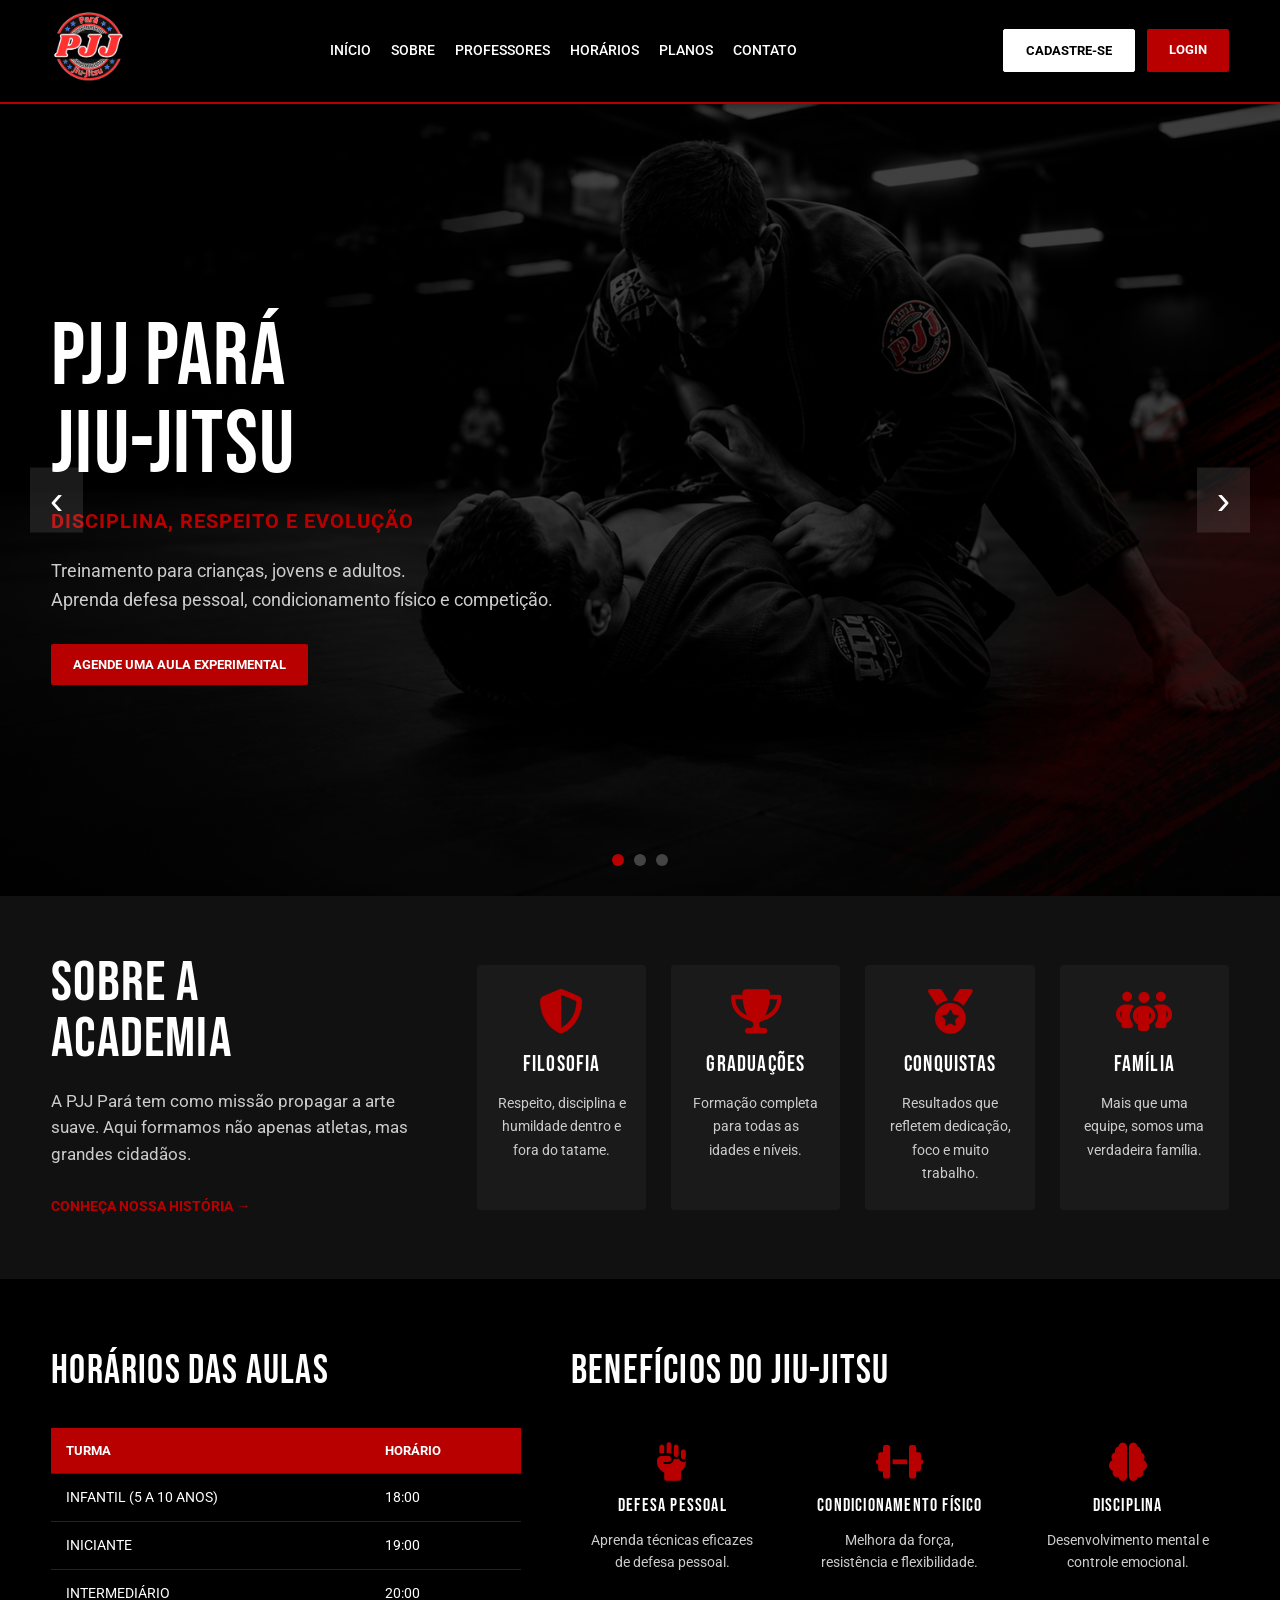
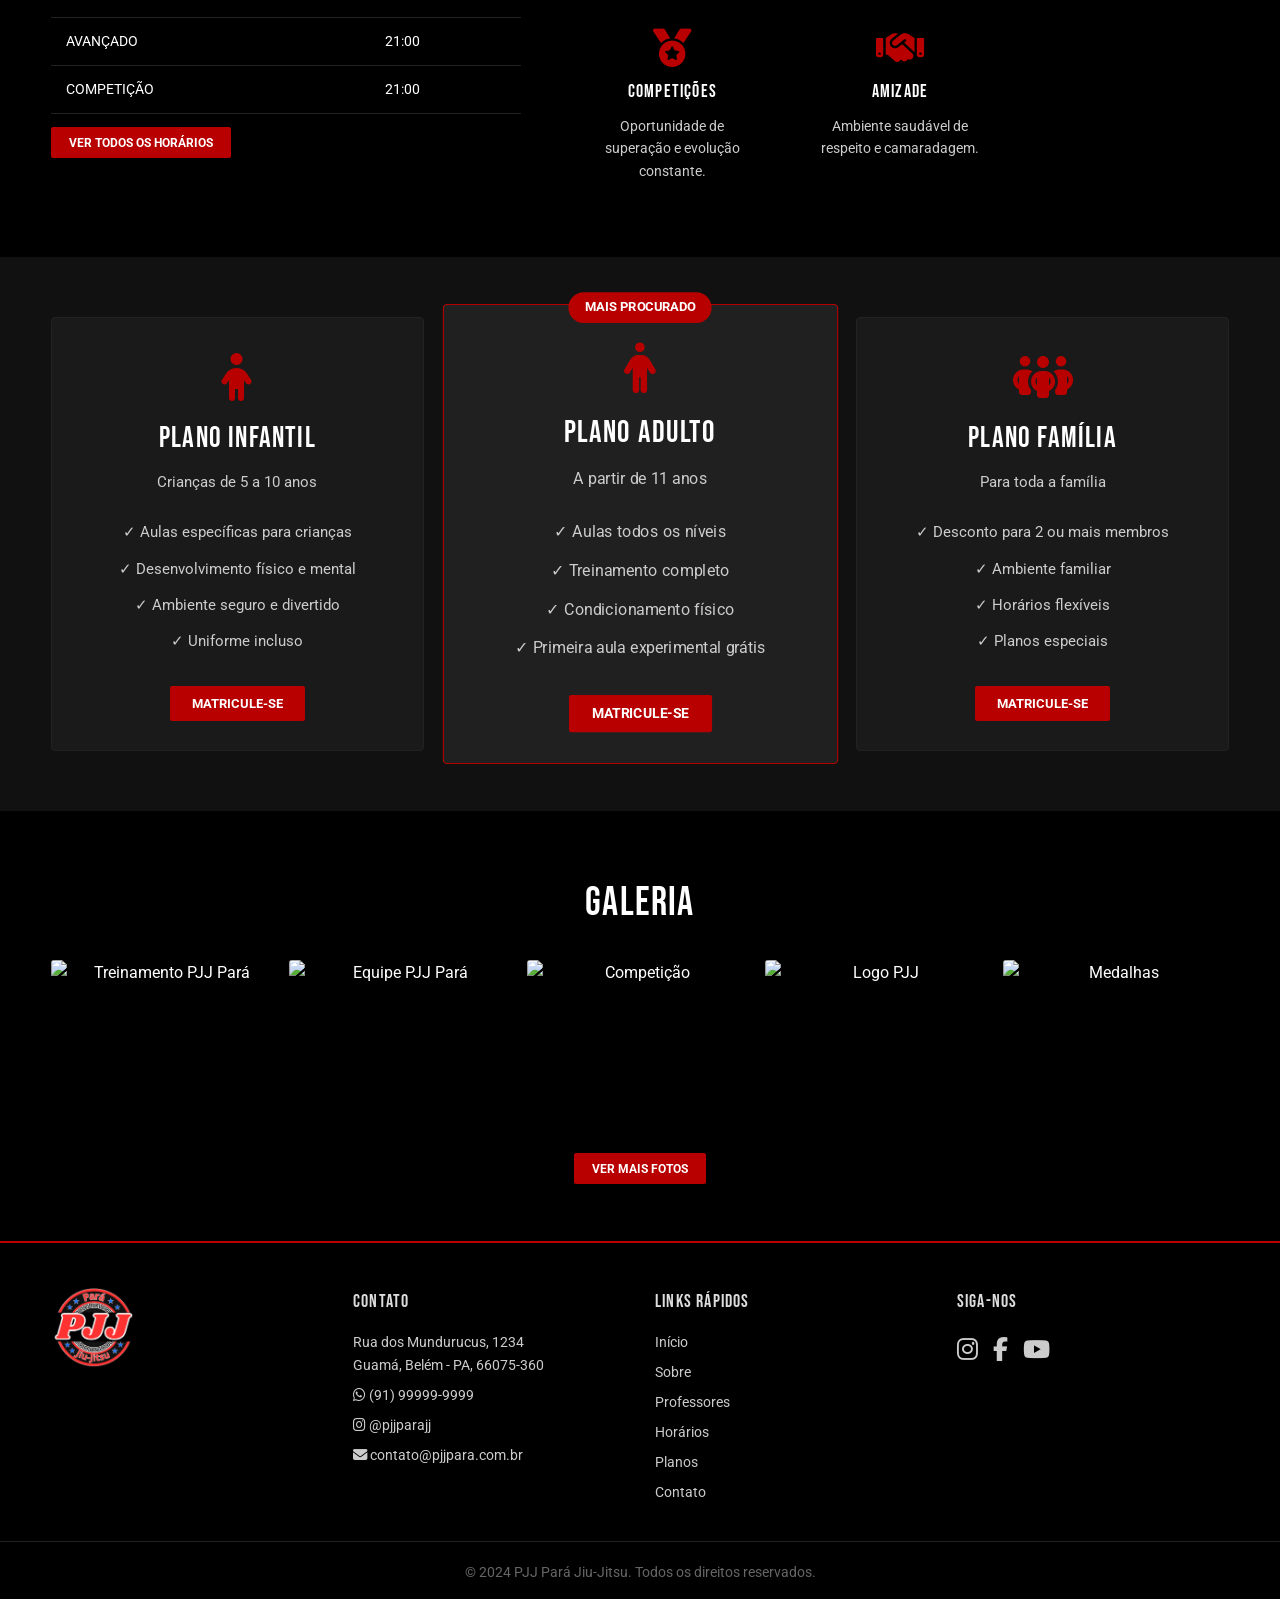
==== index.html @ 7825964e "Add files via upload" ====
<!DOCTYPE html>
<html lang="pt-BR">
<head>
    <meta charset="UTF-8">
    <meta name="viewport" content="width=device-width, initial-scale=1.0">
    <title>PJJ Pará Jiu-Jitsu</title>
    <link rel="stylesheet" href="estilo.css">
    <link rel="stylesheet" href="https://cdnjs.cloudflare.com/ajax/libs/font-awesome/6.4.0/css/all.min.css">
</head>
<body>

<!-- Cabeçalho COM LINKS CORRETOS -->
<header class="cabecalho">
    <div class="container">
        <div class="logo">
            <img src="logopjj.png" alt="PJJ Pará Jiu-Jitsu">
        </div>
        <nav class="menu">
            <a href="#inicio">INÍCIO</a>
            <a href="#sobre">SOBRE</a>
            <a href="#professores">PROFESSORES</a>
            <a href="#horarios">HORÁRIOS</a>
            <a href="#planos">PLANOS</a>
            <a href="#contato">CONTATO</a>
        </nav>
        <div class="botoes-cabecalho">
            <!-- AQUI ESTÁ O ARRUMADO: caminho direto para os arquivos -->
            <a href="cadastro.html" class="btn-branco">CADASTRE-SE</a>
            <a href="login.html" class="btn-vermelho">LOGIN</a>
        </div>
    </div>
</header>

<!-- Banner Principal -->
<section class="banner" id="inicio">
    <div class="container">
        <div class="texto-banner">
            <h1>PJJ PARÁ<br>JIU-JITSU</h1>
            <p class="subtitulo">DISCIPLINA, RESPEITO E EVOLUÇÃO</p>
            <p class="descricao">Treinamento para crianças, jovens e adultos.<br>Aprenda defesa pessoal, condicionamento físico e competição.</p>
            <div class="botoes-banner">
                <!-- Botão que abre WhatsApp, esse já estava certo -->
                <a href="https://wa.me/5591999999999" target="_blank" class="btn-vermelho">AGENDE UMA AULA EXPERIMENTAL</a>
            </div>
        </div>
        <div class="navegacao-banner">
            <span class="bolinha ativa"></span>
            <span class="bolinha"></span>
            <span class="bolinha"></span>
        </div>
    </div>
    <div class="setas">
        <button class="seta esquerda">&#8249;</button>
        <button class="seta direita">&#8250;</button>
    </div>
</section>

<!-- Sobre a Academia -->
<section class="secao sobre" id="sobre">
    <div class="container">
        <div class="texto-sobre">
            <h2>SOBRE A<br>ACADEMIA</h2>
            <p>A PJJ Pará tem como missão propagar a arte suave. Aqui formamos não apenas atletas, mas grandes cidadãos.</p>
            <a href="#historia" class="link-sobre">CONHEÇA NOSSA HISTÓRIA →</a>
        </div>
        <div class="diferenciais">
            <div class="card-diferencial">
                <i class="fa-solid fa-shield-halved"></i>
                <h3>FILOSOFIA</h3>
                <p>Respeito, disciplina e humildade dentro e fora do tatame.</p>
            </div>
            <div class="card-diferencial">
                <i class="fa-solid fa-trophy"></i>
                <h3>GRADUAÇÕES</h3>
                <p>Formação completa para todas as idades e níveis.</p>
            </div>
            <div class="card-diferencial">
                <i class="fa-solid fa-medal"></i>
                <h3>CONQUISTAS</h3>
                <p>Resultados que refletem dedicação, foco e muito trabalho.</p>
            </div>
            <div class="card-diferencial">
                <i class="fa-solid fa-people-group"></i>
                <h3>FAMÍLIA</h3>
                <p>Mais que uma equipe, somos uma verdadeira família.</p>
            </div>
        </div>
    </div>
</section>

<!-- Horários e Benefícios -->
<section class="secao horarios-beneficios">
    <div class="container">
        <div class="bloco-horarios">
            <h2>HORÁRIOS DAS AULAS</h2>
            <table class="tabela-horarios">
                <thead>
                    <tr>
                        <th>TURMA</th>
                        <th>HORÁRIO</th>
                    </tr>
                </thead>
                <tbody>
                    <tr><td>INFANTIL (5 A 10 ANOS)</td><td>18:00</td></tr>
                    <tr><td>INICIANTE</td><td>19:00</td></tr>
                    <tr><td>INTERMEDIÁRIO</td><td>20:00</td></tr>
                    <tr><td>AVANÇADO</td><td>21:00</td></tr>
                    <tr><td>COMPETIÇÃO</td><td>21:00</td></tr>
                </tbody>
            </table>
            <a href="#todos-horarios" class="btn-vermelho pequeno">VER TODOS OS HORÁRIOS</a>
        </div>

        <div class="bloco-beneficios">
            <h2>BENEFÍCIOS DO JIU-JITSU</h2>
            <div class="grade-beneficios">
                <div class="card-beneficio">
                    <i class="fa-solid fa-hand-fist"></i>
                    <h4>DEFESA PESSOAL</h4>
                    <p>Aprenda técnicas eficazes de defesa pessoal.</p>
                </div>
                <div class="card-beneficio">
                    <i class="fa-solid fa-dumbbell"></i>
                    <h4>CONDICIONAMENTO FÍSICO</h4>
                    <p>Melhora da força, resistência e flexibilidade.</p>
                </div>
                <div class="card-beneficio">
                    <i class="fa-solid fa-brain"></i>
                    <h4>DISCIPLINA</h4>
                    <p>Desenvolvimento mental e controle emocional.</p>
                </div>
                <div class="card-beneficio">
                    <i class="fa-solid fa-medal"></i>
                    <h4>COMPETIÇÕES</h4>
                    <p>Oportunidade de superação e evolução constante.</p>
                </div>
                <div class="card-beneficio">
                    <i class="fa-solid fa-handshake"></i>
                    <h4>AMIZADE</h4>
                    <p>Ambiente saudável de respeito e camaradagem.</p>
                </div>
            </div>
        </div>
    </div>
</section>

<!-- Planos -->
<section class="secao planos" id="planos">
    <div class="container">
        <div class="card-plano">
            <i class="fa-solid fa-child"></i>
            <h3>PLANO INFANTIL</h3>
            <p>Crianças de 5 a 10 anos</p>
            <ul>
                <li>✓ Aulas específicas para crianças</li>
                <li>✓ Desenvolvimento físico e mental</li>
                <li>✓ Ambiente seguro e divertido</li>
                <li>✓ Uniforme incluso</li>
            </ul>
            <!-- Botão matricule-se agora leva para cadastro -->
            <a href="cadastro.html" class="btn-vermelho">MATRICULE-SE</a>
        </div>

        <div class="card-plano destaque">
            <span class="etiqueta">MAIS PROCURADO</span>
            <i class="fa-solid fa-person"></i>
            <h3>PLANO ADULTO</h3>
            <p>A partir de 11 anos</p>
            <ul>
                <li>✓ Aulas todos os níveis</li>
                <li>✓ Treinamento completo</li>
                <li>✓ Condicionamento físico</li>
                <li>✓ Primeira aula experimental grátis</li>
            </ul>
            <a href="cadastro.html" class="btn-vermelho">MATRICULE-SE</a>
        </div>

        <div class="card-plano">
            <i class="fa-solid fa-people-group"></i>
            <h3>PLANO FAMÍLIA</h3>
            <p>Para toda a família</p>
            <ul>
                <li>✓ Desconto para 2 ou mais membros</li>
                <li>✓ Ambiente familiar</li>
                <li>✓ Horários flexíveis</li>
                <li>✓ Planos especiais</li>
            </ul>
            <a href="cadastro.html" class="btn-vermelho">MATRICULE-SE</a>
        </div>
    </div>
</section>

<!-- Galeria -->
<section class="secao galeria">
    <div class="container">
        <h2>GALERIA</h2>
        <div class="fotos-galeria">
            <img src="img/galeria1.jpg" alt="Treinamento PJJ Pará">
            <img src="img/galeria2.jpg" alt="Equipe PJJ Pará">
            <img src="img/galeria3.jpg" alt="Competição">
            <img src="img/galeria4.jpg" alt="Logo PJJ">
            <img src="img/galeria5.jpg" alt="Medalhas">
        </div>
        <a href="#mais-fotos" class="btn-vermelho pequeno">VER MAIS FOTOS</a>
    </div>
</section>

<!-- Rodapé -->
<footer class="rodape" id="contato">
    <div class="container">
        <div class="logo-rodape">
            <img src="logopjj.png" alt="PJJ Pará Jiu-Jitsu">
        </div>

        <div class="coluna-rodape">
            <h4>CONTATO</h4>
            <p>Rua dos Mundurucus, 1234<br>Guamá, Belém - PA, 66075-360</p>
            <p><i class="fa-brands fa-whatsapp"></i> (91) 99999-9999</p>
            <p><i class="fa-brands fa-instagram"></i> @pjjparajj</p>
            <p><i class="fa-solid fa-envelope"></i> contato@pjjpara.com.br</p>
        </div>

        <div class="coluna-rodape">
            <h4>LINKS RÁPIDOS</h4>
            <a href="#inicio">Início</a>
            <a href="#sobre">Sobre</a>
            <a href="#professores">Professores</a>
            <a href="#horarios">Horários</a>
            <a href="#planos">Planos</a>
            <a href="#contato">Contato</a>
        </div>

        <div class="coluna-rodape">
            <h4>SIGA-NOS</h4>
            <div class="redes">
                <a href="#"><i class="fa-brands fa-instagram"></i></a>
                <a href="#"><i class="fa-brands fa-facebook-f"></i></a>
                <a href="#"><i class="fa-brands fa-youtube"></i></a>
            </div>
        </div>
    </div>
    <div class="copyright">
        <p>© 2024 PJJ Pará Jiu-Jitsu. Todos os direitos reservados.</p>
    </div>
</footer>

<script src="script.js"></script>
</body>
</html>
---- estilo.css ----
@import url('https://fonts.googleapis.com/css2?family=Bebas+Neue&family=Roboto:wght@400;500;700;900&display=swap');

* {
    margin: 0;
    padding: 0;
    box-sizing: border-box;
}

body {
    background-color: #000000;
    color: #ffffff;
    font-family: 'Roboto', sans-serif;
    line-height: 1.6;
}

h1, h2, h3, h4 {
    font-family: 'Bebas Neue', sans-serif;
    font-weight: normal;
    letter-spacing: 1.2px;
}

.container {
    width: 92%;
    max-width: 1280px;
    margin: 0 auto;
}

:root {
    --vermelho-principal: #b80000;
    --vermelho-escuro: #900000;
    --preto: #000000;
    --cinza-escuro: #111111;
    --cinza-medio: #1a1a1a;
    --branco: #ffffff;
    --texto-cinza: #cccccc;
}

/* Cabeçalho */
.cabecalho {
    background-color: var(--preto);
    padding: 12px 0;
    position: sticky;
    top: 0;
    z-index: 999;
    border-bottom: 2px solid var(--vermelho-principal);
    box-shadow: 0 2px 8px rgba(0,0,0,0.4);
}

.cabecalho .container {
    display: flex;
    align-items: center;
    justify-content: space-between;
    flex-wrap: wrap;
    gap: 15px;
}

.logo img {
    height: 70px;
    object-fit: contain;
}

.menu {
    display: flex;
    gap: 20px;
    flex-wrap: wrap;
}

.menu a {
    color: var(--branco);
    text-decoration: none;
    font-size: 0.85rem;
    font-weight: 500;
    text-transform: uppercase;
    transition: color 0.3s ease;
}

.menu a:hover {
    color: var(--vermelho-principal);
}

/* Estilos dos botões do cabeçalho */
.botoes-cabecalho {
    display: flex;
    gap: 12px;
}

.btn-vermelho {
    background-color: var(--vermelho-principal);
    color: var(--branco);
    padding: 10px 22px;
    border-radius: 2px;
    text-decoration: none;
    font-weight: 700;
    text-transform: uppercase;
    font-size: 0.82rem;
    transition: background 0.3s ease;
    border: none;
    cursor: pointer;
}

.btn-vermelho:hover {
    background-color: var(--vermelho-escuro);
}

.btn-branco {
    background-color: var(--branco);
    color: var(--preto);
    padding: 10px 22px;
    border-radius: 2px;
    text-decoration: none;
    font-weight: 700;
    text-transform: uppercase;
    font-size: 0.82rem;
    transition: background 0.3s ease;
    border: 1px solid var(--branco);
}

.btn-branco:hover {
    background-color: #e0e0e0;
}

.btn-vermelho.pequeno {
    padding: 8px 18px;
    font-size: 0.78rem;
    margin-top: 15px;
}

/* Banner - COM CAPACT.PJJ.PNG */
.banner {
    height: 88vh;
    background: linear-gradient(rgba(0, 0, 0, 0.75), rgba(0, 0, 0, 0.75)), url('capactpjj.png');
    background-size: cover;
    background-position: center;
    position: relative;
    display: flex;
    align-items: center;
}

.texto-banner h1 {
    font-size: 5.5rem;
    line-height: 1;
    margin-bottom: 15px;
    color: var(--branco);
}

.subtitulo {
    color: var(--vermelho-principal);
    font-weight: 700;
    font-size: 1.25rem;
    margin-bottom: 20px;
    text-transform: uppercase;
    letter-spacing: 1px;
}

.descricao {
    font-size: 1.1rem;
    max-width: 600px;
    margin-bottom: 30px;
    color: var(--texto-cinza);
}

/* Ajuste para ficar só um botão, centralizado ou alinhado */
.botoes-banner {
    display: flex;
}

.navegacao-banner {
    position: absolute;
    bottom: 30px;
    left: 50%;
    transform: translateX(-50%);
    display: flex;
    gap: 10px;
}

.bolinha {
    width: 12px;
    height: 12px;
    border-radius: 50%;
    background-color: #444;
    transition: background 0.3s;
}

.bolinha.ativa {
    background-color: var(--vermelho-principal);
}

.setas {
    position: absolute;
    width: 100%;
    top: 50%;
    transform: translateY(-50%);
    display: flex;
    justify-content: space-between;
    padding: 0 30px;
}

.seta {
    background-color: rgba(255, 255, 255, 0.1);
    border: none;
    color: var(--branco);
    font-size: 2.5rem;
    padding: 10px 20px;
    cursor: pointer;
    transition: background 0.3s;
}

.seta:hover {
    background-color: rgba(255, 255, 255, 0.2);
}

/* Seções Gerais */
.secao {
    padding: 60px 0;
}

.sobre {
    background-color: var(--cinza-escuro);
}

.sobre .container {
    display: grid;
    grid-template-columns: 1fr 2fr;
    gap: 50px;
    align-items: center;
}

.texto-sobre h2 {
    font-size: 3.5rem;
    margin-bottom: 20px;
    line-height: 1;
    color: var(--branco);
}

.texto-sobre p {
    margin-bottom: 25px;
    color: var(--texto-cinza);
    font-size: 1.05rem;
}

.link-sobre {
    color: var(--vermelho-principal);
    text-decoration: none;
    font-weight: 700;
    text-transform: uppercase;
    font-size: 0.9rem;
    transition: color 0.3s;
}

.link-sobre:hover {
    color: var(--vermelho-escuro);
}

.diferenciais {
    display: grid;
    grid-template-columns: repeat(4, 1fr);
    gap: 25px;
}

.card-diferencial {
    text-align: center;
    padding: 25px 20px;
    background-color: var(--cinza-medio);
    border-radius: 4px;
    transition: transform 0.3s ease;
}

.card-diferencial:hover {
    transform: translateY(-5px);
}

.card-diferencial i {
    font-size: 2.8rem;
    color: var(--vermelho-principal);
    margin-bottom: 12px;
}

.card-diferencial h3 {
    font-size: 1.4rem;
    margin-bottom: 10px;
}

.card-diferencial p {
    font-size: 0.9rem;
    color: var(--texto-cinza);
}

/* Horários + Benefícios */
.horarios-beneficios {
    background-color: var(--preto);
}

.horarios-beneficios .container {
    display: grid;
    grid-template-columns: 1fr 1.4fr;
    gap: 50px;
}

h2 {
    font-size: 2.5rem;
    margin-bottom: 25px;
    text-transform: uppercase;
    color: var(--branco);
}

.tabela-horarios {
    width: 100%;
    border-collapse: collapse;
    margin-bottom: 15px;
}

.tabela-horarios th,
.tabela-horarios td {
    padding: 12px 15px;
    text-align: left;
    border-bottom: 1px solid #222;
    font-size: 0.9rem;
}

.tabela-horarios th {
    background-color: var(--vermelho-principal);
    text-transform: uppercase;
    font-size: 0.82rem;
}

.tabela-horarios tr:hover {
    background-color: var(--cinza-medio);
}

.grade-beneficios {
    display: grid;
    grid-template-columns: repeat(3, 1fr);
    gap: 25px;
}

.card-beneficio {
    text-align: center;
    padding: 15px;
}

.card-beneficio i {
    font-size: 2.4rem;
    color: var(--vermelho-principal);
    margin-bottom: 10px;
}

.card-beneficio h4 {
    font-size: 1.15rem;
    margin-bottom: 8px;
}

.card-beneficio p {
    font-size: 0.88rem;
    color: var(--texto-cinza);
}

/* Planos */
.planos {
    background-color: var(--cinza-escuro);
}

.planos .container {
    display: grid;
    grid-template-columns: repeat(3, 1fr);
    gap: 30px;
}

.card-plano {
    background-color: var(--cinza-medio);
    padding: 35px 25px;
    border-radius: 4px;
    text-align: center;
    position: relative;
    border: 1px solid #222;
    transition: transform 0.3s ease;
}

.card-plano:hover {
    transform: translateY(-5px);
}

.card-plano.destaque {
    transform: scale(1.06);
    border-color: var(--vermelho-principal);
    background-color: #202020;
}

.etiqueta {
    position: absolute;
    top: -12px;
    left: 50%;
    transform: translateX(-50%);
    background-color: var(--vermelho-principal);
    color: var(--branco);
    padding: 5px 15px;
    font-size: 0.75rem;
    font-weight: 700;
    border-radius: 15px;
    text-transform: uppercase;
}

.card-plano i {
    font-size: 3rem;
    color: var(--vermelho-principal);
    margin-bottom: 15px;
}

.card-plano h3 {
    font-size: 1.8rem;
    margin-bottom: 8px;
}

.card-plano p {
    color: var(--texto-cinza);
    margin-bottom: 20px;
    font-size: 0.95rem;
}

.card-plano ul {
    list-style: none;
    margin-bottom: 30px;
}

.card-plano li {
    padding: 6px 0;
    font-size: 0.95rem;
    color: var(--texto-cinza);
}

/* Galeria */
.galeria {
    text-align: center;
    background-color: var(--preto);
}

.fotos-galeria {
    display: grid;
    grid-template-columns: repeat(5, 1fr);
    gap: 12px;
    margin-bottom: 25px;
}

.fotos-galeria img {
    width: 100%;
    height: 170px;
    object-fit: cover;
    border-radius: 3px;
    transition: opacity 0.3s;
}

.fotos-galeria img:hover {
    opacity: 0.85;
}

/* Rodapé */
.rodape {
    background-color: var(--preto);
    padding: 45px 0 15px;
    border-top: 2px solid var(--vermelho-principal);
}

.rodape .container {
    display: grid;
    grid-template-columns: 1fr 1fr 1fr 1fr;
    gap: 30px;
    margin-bottom: 30px;
}

.logo-rodape img {
    height: 80px;
    object-fit: contain;
}

.coluna-rodape h4 {
    font-size: 1.1rem;
    margin-bottom: 15px;
    text-transform: uppercase;
    color: #ddd;
}

.coluna-rodape p,
.coluna-rodape a {
    font-size: 0.9rem;
    color: var(--texto-cinza);
    text-decoration: none;
    margin-bottom: 7px;
    display: block;
    transition: color 0.3s;
}

.coluna-rodape a:hover {
    color: var(--vermelho-principal);
}

.redes {
    display: flex;
    gap: 15px;
}

.redes a {
    font-size: 1.5rem;
}

.copyright {
    text-align: center;
    padding-top: 20px;
    border-top: 1px solid #222;
    color: #666;
    font-size: 0.85rem;
}

/* Responsivo */
@media (max-width: 992px) {
    .cabecalho .container,
    .sobre .container,
    .horarios-beneficios .container,
    .planos .container,
    .rodape .container {
        grid-template-columns: 1fr;
    }

    .diferenciais,
    .grade-beneficios,
    .fotos-galeria {
        grid-template-columns: repeat(2, 1fr);
    }

    .texto-banner h1 {
        font-size: 4rem;
    }

    .botoes-cabecalho {
        margin: 0 auto;
    }
}

@media (max-width: 580px) {
    .diferenciais,
    .grade-beneficios,
    .fotos-galeria {
        grid-template-columns: 1fr;
    }

    .menu {
        gap: 12px;
        justify-content: center;
    }

    .texto-banner h1 {
        font-size: 3rem;
    }

    .botoes-cabecalho {
        width: 100%;
        justify-content: center;
    }
}
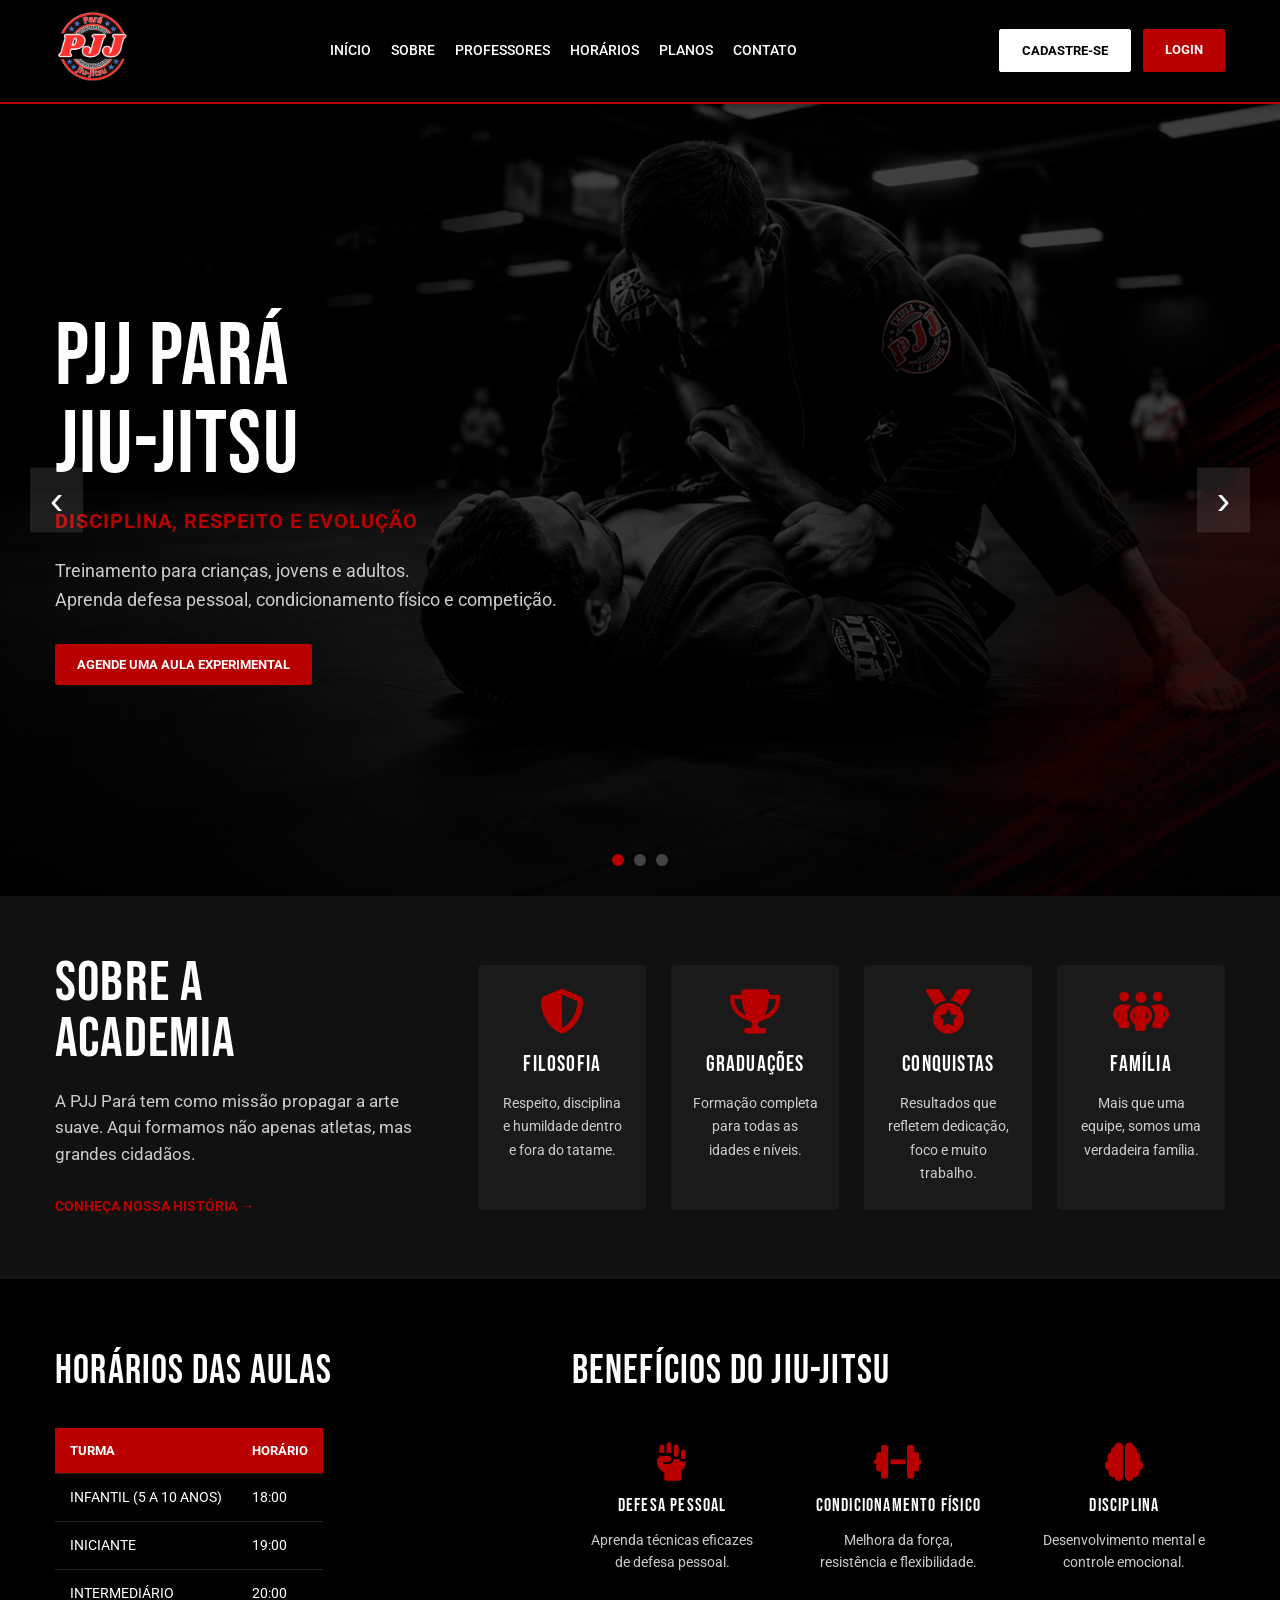
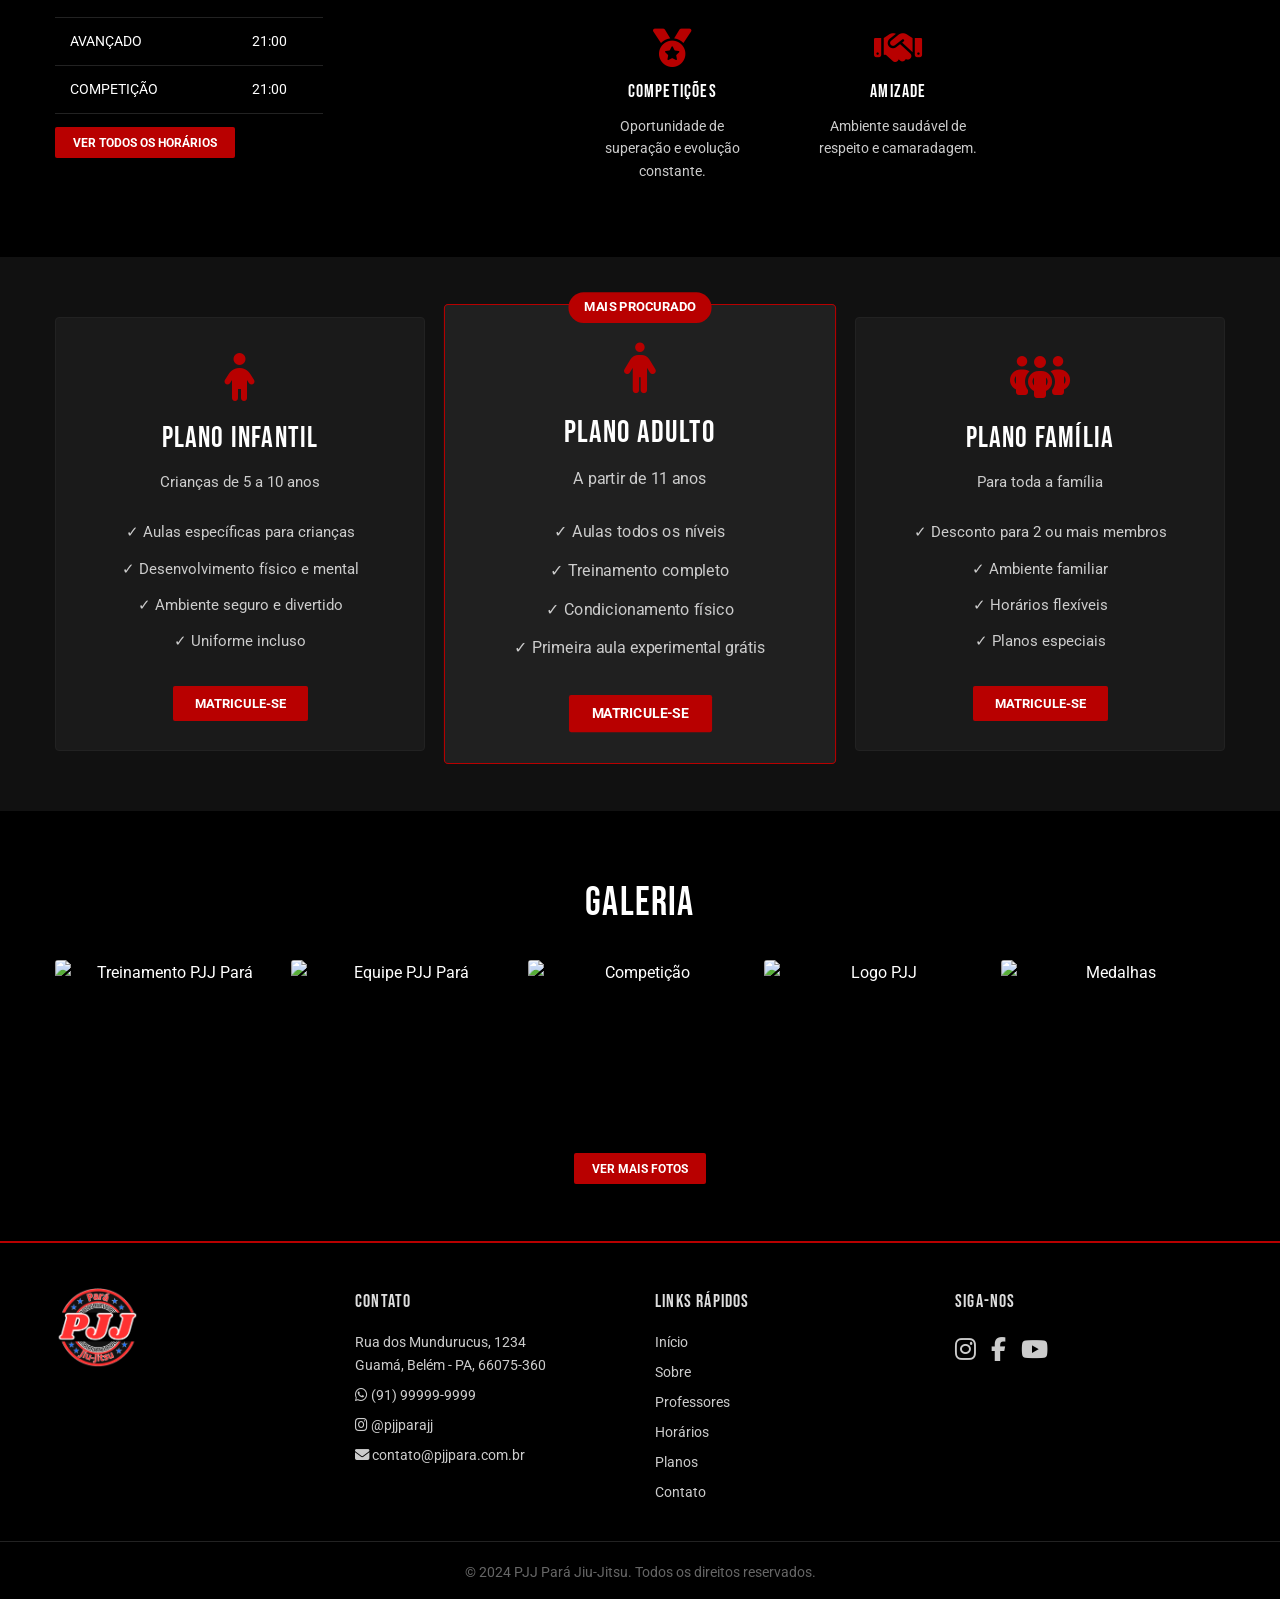
==== commit 30b3b867: "Add files via upload" ====
--- a/index.html
+++ b/index.html
@@ -2,14 +2,94 @@
 <html lang="pt-BR">
 <head>
     <meta charset="UTF-8">
+    <!-- Mantém a tag original + garante responsividade -->
     <meta name="viewport" content="width=device-width, initial-scale=1.0">
     <title>PJJ Pará Jiu-Jitsu</title>
     <link rel="stylesheet" href="estilo.css">
     <link rel="stylesheet" href="https://cdnjs.cloudflare.com/ajax/libs/font-awesome/6.4.0/css/all.min.css">
+
+    <!-- AQUI SÓ AS REGRAS ADICIONAIS DE RESPONSIVIDADE, SEM ALTERAR O RESTO -->
+    <style>
+        /* Garante que elementos não ultrapassem a tela */
+        * {
+            box-sizing: border-box;
+        }
+
+        /* Ajusta container para não ficar grudado nas bordas em telas pequenas */
+        .container {
+            width: 100%;
+            max-width: 1200px;
+            margin: 0 auto;
+            padding-left: 15px;
+            padding-right: 15px;
+        }
+
+        /* Tabela de horários com rolagem horizontal se necessário */
+        .tabela-horarios {
+            width: 100%;
+            display: block;
+            overflow-x: auto;
+        }
+
+        /* Ajustes apenas para telas menores, sem mudar a versão de computador */
+        @media (max-width: 768px) {
+            .cabecalho {
+                flex-wrap: wrap;
+                gap: 12px;
+                justify-content: center;
+                text-align: center;
+            }
+
+            .menu {
+                gap: 15px;
+                flex-wrap: wrap;
+                justify-content: center;
+            }
+
+            .botoes-cabecalho {
+                margin-top: 8px;
+                justify-content: center;
+                width: 100%;
+            }
+
+            .diferenciais, .grade-beneficios, .planos .container {
+                grid-template-columns: repeat(auto-fit, minmax(220px, 1fr));
+                gap: 18px;
+            }
+
+            .texto-banner h1 {
+                font-size: 2.2rem;
+            }
+
+            .fotos-galeria {
+                grid-template-columns: repeat(auto-fit, minmax(140px, 1fr));
+            }
+
+            .rodape .container {
+                grid-template-columns: repeat(auto-fit, minmax(200px, 1fr));
+                gap: 25px;
+            }
+        }
+
+        @media (max-width: 480px) {
+            .menu a {
+                font-size: 0.88rem;
+            }
+
+            .btn-branco, .btn-vermelho {
+                padding: 9px 16px;
+                font-size: 0.9rem;
+            }
+
+            .texto-banner h1 {
+                font-size: 1.8rem;
+            }
+        }
+    </style>
 </head>
 <body>
 
-<!-- Cabeçalho COM LINKS CORRETOS -->
+<!-- Cabeçalho COM LINKS CORRETOS - FORMATO ORIGINAL MANTIDO -->
 <header class="cabecalho">
     <div class="container">
         <div class="logo">
@@ -24,7 +104,6 @@
             <a href="#contato">CONTATO</a>
         </nav>
         <div class="botoes-cabecalho">
-            <!-- AQUI ESTÁ O ARRUMADO: caminho direto para os arquivos -->
             <a href="cadastro.html" class="btn-branco">CADASTRE-SE</a>
             <a href="login.html" class="btn-vermelho">LOGIN</a>
         </div>
@@ -39,7 +118,6 @@
             <p class="subtitulo">DISCIPLINA, RESPEITO E EVOLUÇÃO</p>
             <p class="descricao">Treinamento para crianças, jovens e adultos.<br>Aprenda defesa pessoal, condicionamento físico e competição.</p>
             <div class="botoes-banner">
-                <!-- Botão que abre WhatsApp, esse já estava certo -->
                 <a href="https://wa.me/5591999999999" target="_blank" class="btn-vermelho">AGENDE UMA AULA EXPERIMENTAL</a>
             </div>
         </div>
@@ -157,7 +235,6 @@
                 <li>✓ Ambiente seguro e divertido</li>
                 <li>✓ Uniforme incluso</li>
             </ul>
-            <!-- Botão matricule-se agora leva para cadastro -->
             <a href="cadastro.html" class="btn-vermelho">MATRICULE-SE</a>
         </div>
 
